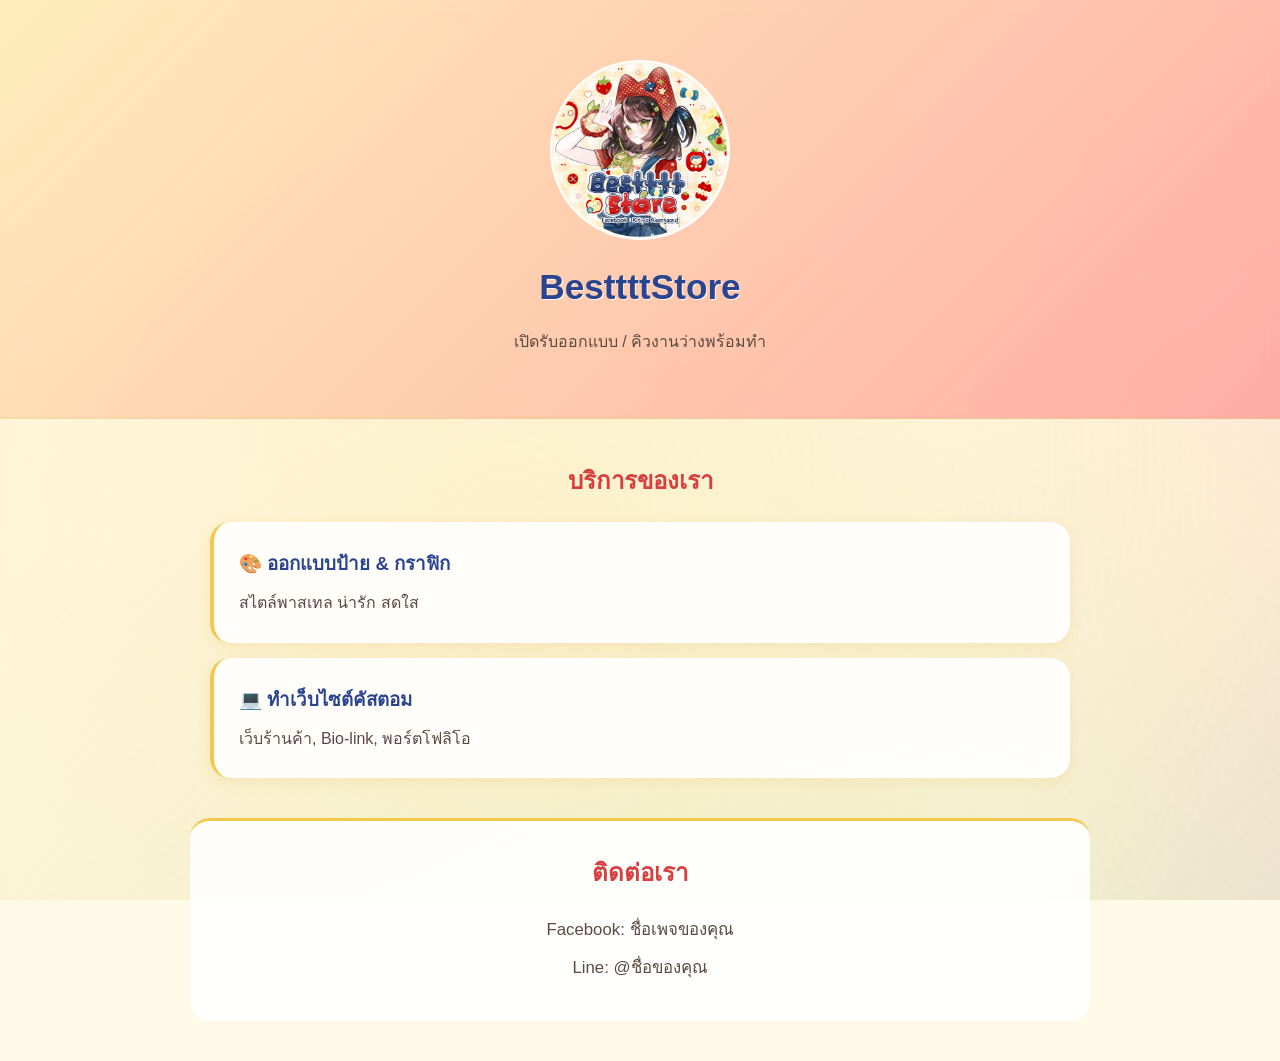
==== index.html @ a9ab9780 "Update index.html" ====
<!DOCTYPE html>
<html lang="th">
<head>
  <meta charset="UTF-8">
  <meta name="viewport" content="width=device-width, initial-scale=1.0">
  <title>BesttttStore</title>
  <link rel="stylesheet" href="style.css">
</head>
<body>

  <!-- พื้นหลังเคลื่อนไหว -->
  <div class="bg-animation"></div>

  <header>
    <img src="logo.png.jpg" alt="BesttttStore" class="logo">
    <h1>BesttttStore</h1>
    <p>เปิดรับออกแบบ / คิวงานว่างพร้อมทำ</p>
  </header>

  <section class="services">
    <h2>บริการของเรา</h2>
    <div class="card">
      <h3>🎨 ออกแบบป้าย & กราฟิก</h3>
      <p>สไตล์พาสเทล น่ารัก สดใส</p>
    </div>
    <div class="card">
      <h3>💻 ทำเว็บไซต์คัสตอม</h3>
      <p>เว็บร้านค้า, Bio-link, พอร์ตโฟลิโอ</p>
    </div>
  </section>

  <section class="contact">
    <h2>ติดต่อเรา</h2>
    <p>Facebook: ชื่อเพจของคุณ</p>
    <p>Line: @ชื่อของคุณ</p>
  </section>

</body>
</html>
---- style.css ----
* {
  margin: 0;
  padding: 0;
  box-sizing: border-box;
  font-family: 'Segoe UI', sans-serif;
}

body {
  /* พื้นหลังสีเหลืองครีมอ่อนเหมือนในรูป */
  background: #fff9e8;
  color: #5a4a42;
  line-height: 1.8;
  position: relative;
  overflow-x: hidden;
}

/* ===== พื้นหลังเคลื่อนไหว สีตรงจากรูป ===== */
.bg-animation {
  position: fixed;
  top: 0;
  left: 0;
  width: 100%;
  height: 100%;
  z-index: -1;
  background: 
    /* สีเหลืองครีมอ่อน */
    radial-gradient(circle at 20% 30%, rgba(255, 235, 180, 0.5) 0%, transparent 50%),
    /* สีแดงเชอร์รี่อ่อน */
    radial-gradient(circle at 80% 25%, rgba(255, 120, 120, 0.35) 0%, transparent 45%),
    /* สีน้ำเงินกรมท่าอ่อน */
    radial-gradient(circle at 75% 75%, rgba(80, 110, 180, 0.3) 0%, transparent 45%),
    /* สีเขียวอ่อน */
    radial-gradient(circle at 30% 80%, rgba(150, 200, 120, 0.3) 0%, transparent 50%);
  background-size: 200% 200%;
  animation: bgMove 18s ease infinite;
}

@keyframes bgMove {
  0%   { background-position: 0% 0%; }
  50%  { background-position: 100% 100%; }
  100% { background-position: 0% 0%; }
}

/* ===== โลโก้พร้อมเอฟเฟกต์ ===== */
.logo {
  width: 180px;
  height: auto;
  display: block;
  margin: 0 auto 15px;
  transition: transform 0.35s ease, filter 0.35s ease;
  cursor: pointer;
  border-radius: 50%;
}

.logo:hover {
  transform: scale(1.12);
  /* เงาสีเหลืองทองอ่อน เข้ากับรูป */
  filter: drop-shadow(0 6px 14px rgba(210, 160, 60, 0.35));
}

/* ===== ส่วนหัว ===== */
header {
  /* ไล่สีเหลืองครีม-แดงอ่อน */
  background: linear-gradient(135deg, rgba(255, 235, 180, 0.85), rgba(255, 150, 150, 0.75));
  padding: 60px 20px;
  text-align: center;
  backdrop-filter: blur(6px);
  border-bottom: 2px solid rgba(210, 120, 60, 0.15);
}

h1 { 
  font-size: 2.2rem; 
  margin-bottom: 10px;
  /* สีน้ำเงินกรมท่า เหมือนตัวอักษรในรูป */
  color: #2b4490;
  text-shadow: 1px 1px 0 rgba(255,255,255,0.8);
}

h2 {
  /* สีแดงเชอร์รี่ */
  color: #d64040;
  margin-bottom: 20px;
  text-align: center;
}

/* ===== ส่วนบริการ & ติดต่อ ===== */
.services, .contact {
  max-width: 900px;
  margin: 40px auto;
  padding: 0 20px;
}

.card {
  background: rgba(255, 255, 255, 0.9);
  border-radius: 20px;
  padding: 25px;
  margin: 15px 0;
  /* เงาสีเหลืองอ่อน */
  box-shadow: 0 4px 14px rgba(230, 180, 80, 0.18);
  transition: transform 0.3s ease;
  border-left: 4px solid #f2c94c;
}

.card:hover {
  transform: translateY(-5px);
  box-shadow: 0 6px 18px rgba(230, 180, 80, 0.25);
}

.card h3 {
  color: #2b4490;
  margin-bottom: 8px;
}

.contact {
  background: rgba(255, 255, 255, 0.9);
  border-radius: 20px;
  padding: 30px;
  text-align: center;
  border-top: 3px solid #f2c94c;
}

.contact p {
  margin: 8px 0;
  font-size: 1.05rem;
}
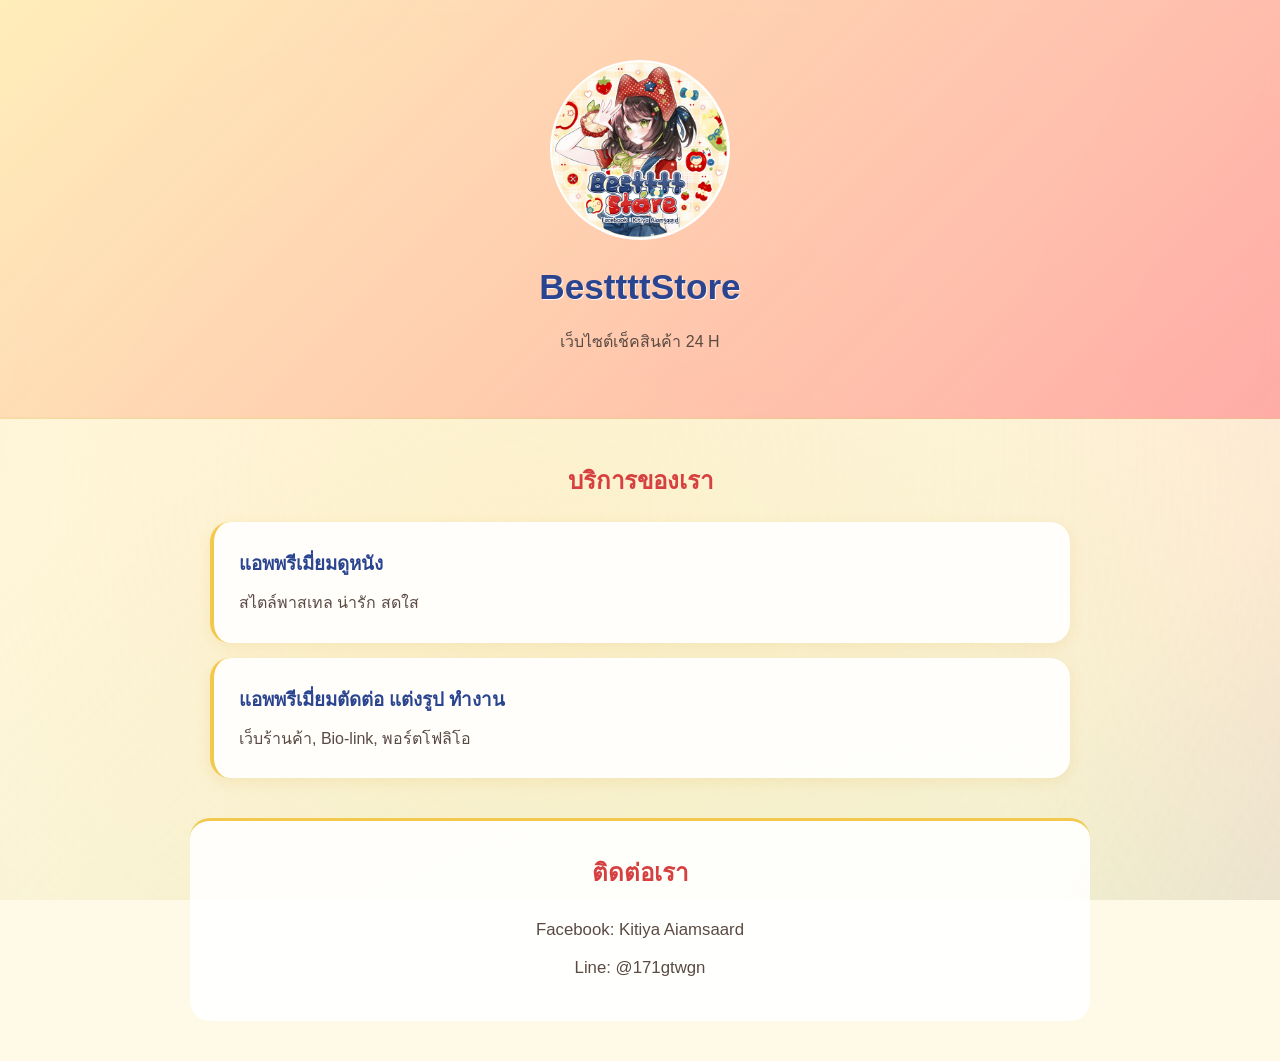
==== commit 75490f91: "Update index.html" ====
--- a/index.html
+++ b/index.html
@@ -14,25 +14,25 @@
   <header>
     <img src="logo.png.jpg" alt="BesttttStore" class="logo">
     <h1>BesttttStore</h1>
-    <p>เปิดรับออกแบบ / คิวงานว่างพร้อมทำ</p>
+    <p>เว็บไซต์เช็คสินค้า 24 H</p>
   </header>
 
   <section class="services">
     <h2>บริการของเรา</h2>
     <div class="card">
-      <h3>🎨 ออกแบบป้าย & กราฟิก</h3>
+      <h3>แอพพรีเมี่ยมดูหนัง</h3>
       <p>สไตล์พาสเทล น่ารัก สดใส</p>
     </div>
     <div class="card">
-      <h3>💻 ทำเว็บไซต์คัสตอม</h3>
+      <h3>แอพพรีเมี่ยมตัดต่อ แต่งรูป ทำงาน</h3>
       <p>เว็บร้านค้า, Bio-link, พอร์ตโฟลิโอ</p>
     </div>
   </section>
 
   <section class="contact">
     <h2>ติดต่อเรา</h2>
-    <p>Facebook: ชื่อเพจของคุณ</p>
-    <p>Line: @ชื่อของคุณ</p>
+    <p>Facebook: Kitiya Aiamsaard</p>
+    <p>Line: @171gtwgn</p>
   </section>
 
 </body>
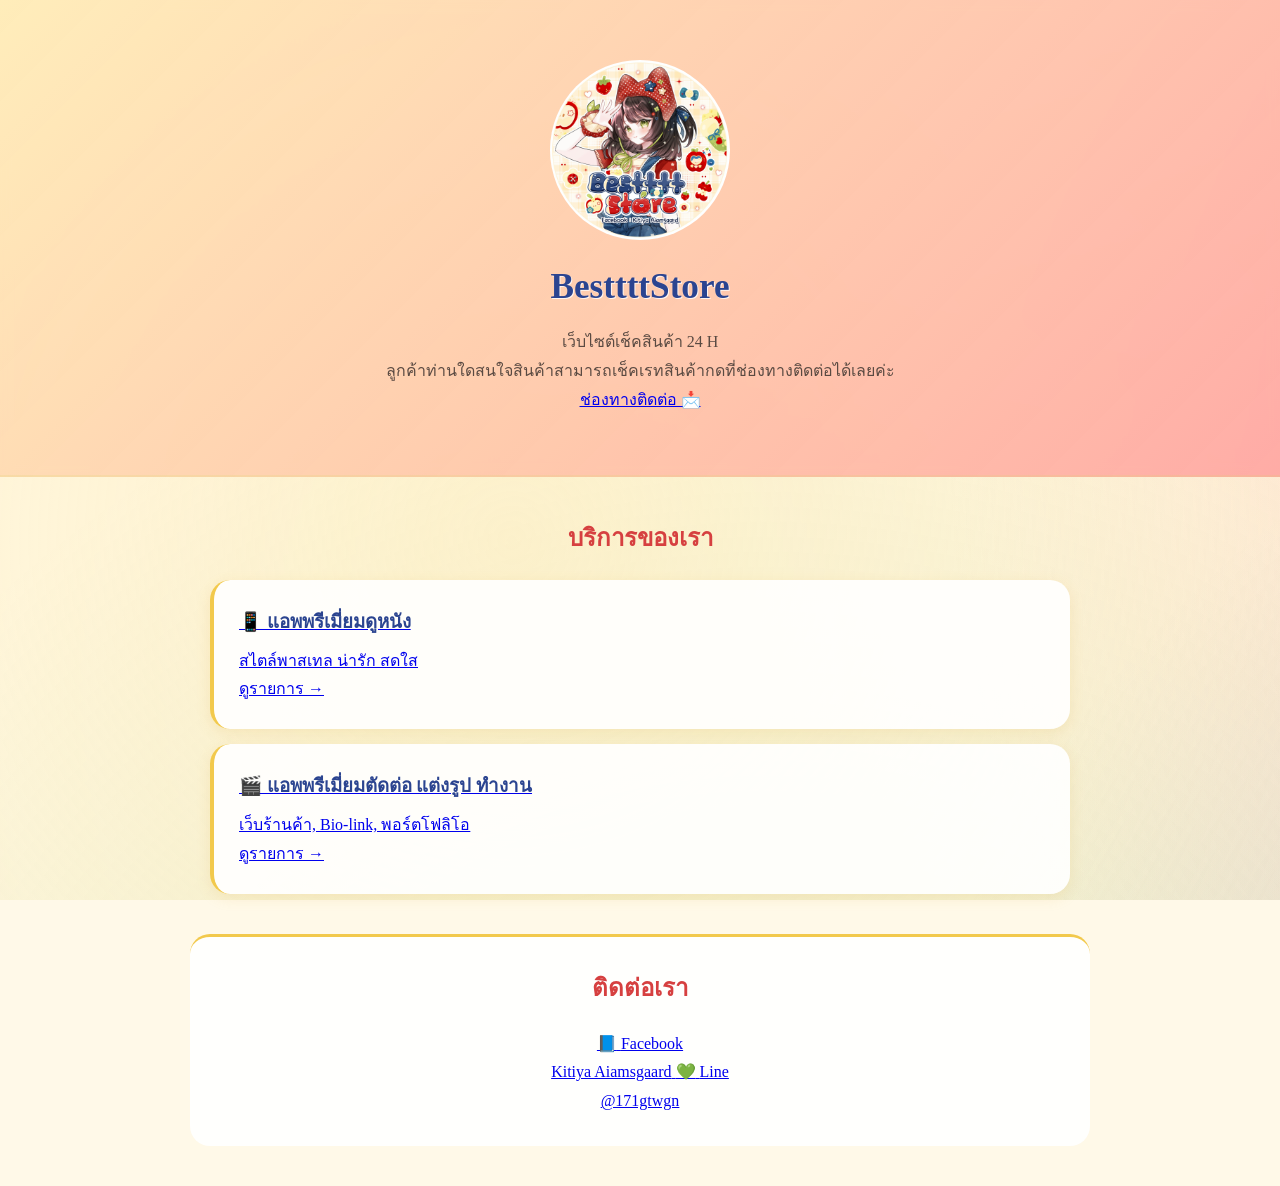
==== commit 7434a81b: "Update index.html" ====
--- a/index.html
+++ b/index.html
@@ -4,6 +4,12 @@
   <meta charset="UTF-8">
   <meta name="viewport" content="width=device-width, initial-scale=1.0">
   <title>BesttttStore</title>
+  
+  <!-- ฟอนต์ -->
+  <link rel="preconnect" href="https://fonts.googleapis.com">
+  <link rel="preconnect" href="https://fonts.gstatic.com" crossorigin>
+  <link href="https://fonts.googleapis.com/css2?family=Krub:wght@400;600;700&display=swap" rel="stylesheet">
+  
   <link rel="stylesheet" href="style.css">
 </head>
 <body>
@@ -14,25 +20,43 @@
   <header>
     <img src="logo.png.jpg" alt="BesttttStore" class="logo">
     <h1>BesttttStore</h1>
-    <p>เว็บไซต์เช็คสินค้า 24 H</p>
+    <p class="sub-heading">เว็บไซต์เช็คสินค้า 24 H</p>
+    <p class="note-text">ลูกค้าท่านใดสนใจสินค้าสามารถเช็คเรทสินค้ากดที่ช่องทางติดต่อได้เลยค่ะ</p>
+    <a href="#contact" class="btn primary-btn">ช่องทางติดต่อ 📩</a>
   </header>
 
   <section class="services">
     <h2>บริการของเรา</h2>
-    <div class="card">
-      <h3>แอพพรีเมี่ยมดูหนัง</h3>
-      <p>สไตล์พาสเทล น่ารัก สดใส</p>
-    </div>
-    <div class="card">
-      <h3>แอพพรีเมี่ยมตัดต่อ แต่งรูป ทำงาน</h3>
-      <p>เว็บร้านค้า, Bio-link, พอร์ตโฟลิโอ</p>
-    </div>
+    
+    <a href="premium-apps.html" class="card-link">
+      <div class="card clickable-card">
+        <h3>📱 แอพพรีเมี่ยมดูหนัง</h3>
+        <p>สไตล์พาสเทล น่ารัก สดใส</p>
+        <span class="go-btn">ดูรายการ →</span>
+      </div>
+    </a>
+
+    <a href="edit-design.html" class="card-link">
+      <div class="card clickable-card">
+        <h3>🎬 แอพพรีเมี่ยมตัดต่อ แต่งรูป ทำงาน</h3>
+        <p>เว็บร้านค้า, Bio-link, พอร์ตโฟลิโอ</p>
+        <span class="go-btn">ดูรายการ →</span>
+      </div>
+    </a>
   </section>
 
-  <section class="contact">
+  <section class="contact" id="contact">
     <h2>ติดต่อเรา</h2>
-    <p>Facebook: Kitiya Aiamsaard</p>
-    <p>Line: @171gtwgn</p>
+    <div class="contact-buttons">
+      <a href="https://facebook.com/KitiyaAiamsgaard" target="_blank" class="contact-btn fb-btn">
+        <span class="icon">📘</span>
+        <span>Facebook<br>Kitiya Aiamsgaard</span>
+      </a>
+      <a href="https://line.me/ti/p/@171gtwgn" target="_blank" class="contact-btn line-btn">
+        <span class="icon">💚</span>
+        <span>Line<br>@171gtwgn</span>
+      </a>
+    </div>
   </section>
 
 </body>
--- a/style.css
+++ b/style.css
@@ -2,7 +2,7 @@
   margin: 0;
   padding: 0;
   box-sizing: border-box;
-  font-family: 'Segoe UI', sans-serif;
+  font-family: 'Caveat', cursive;
 }
 
 body {
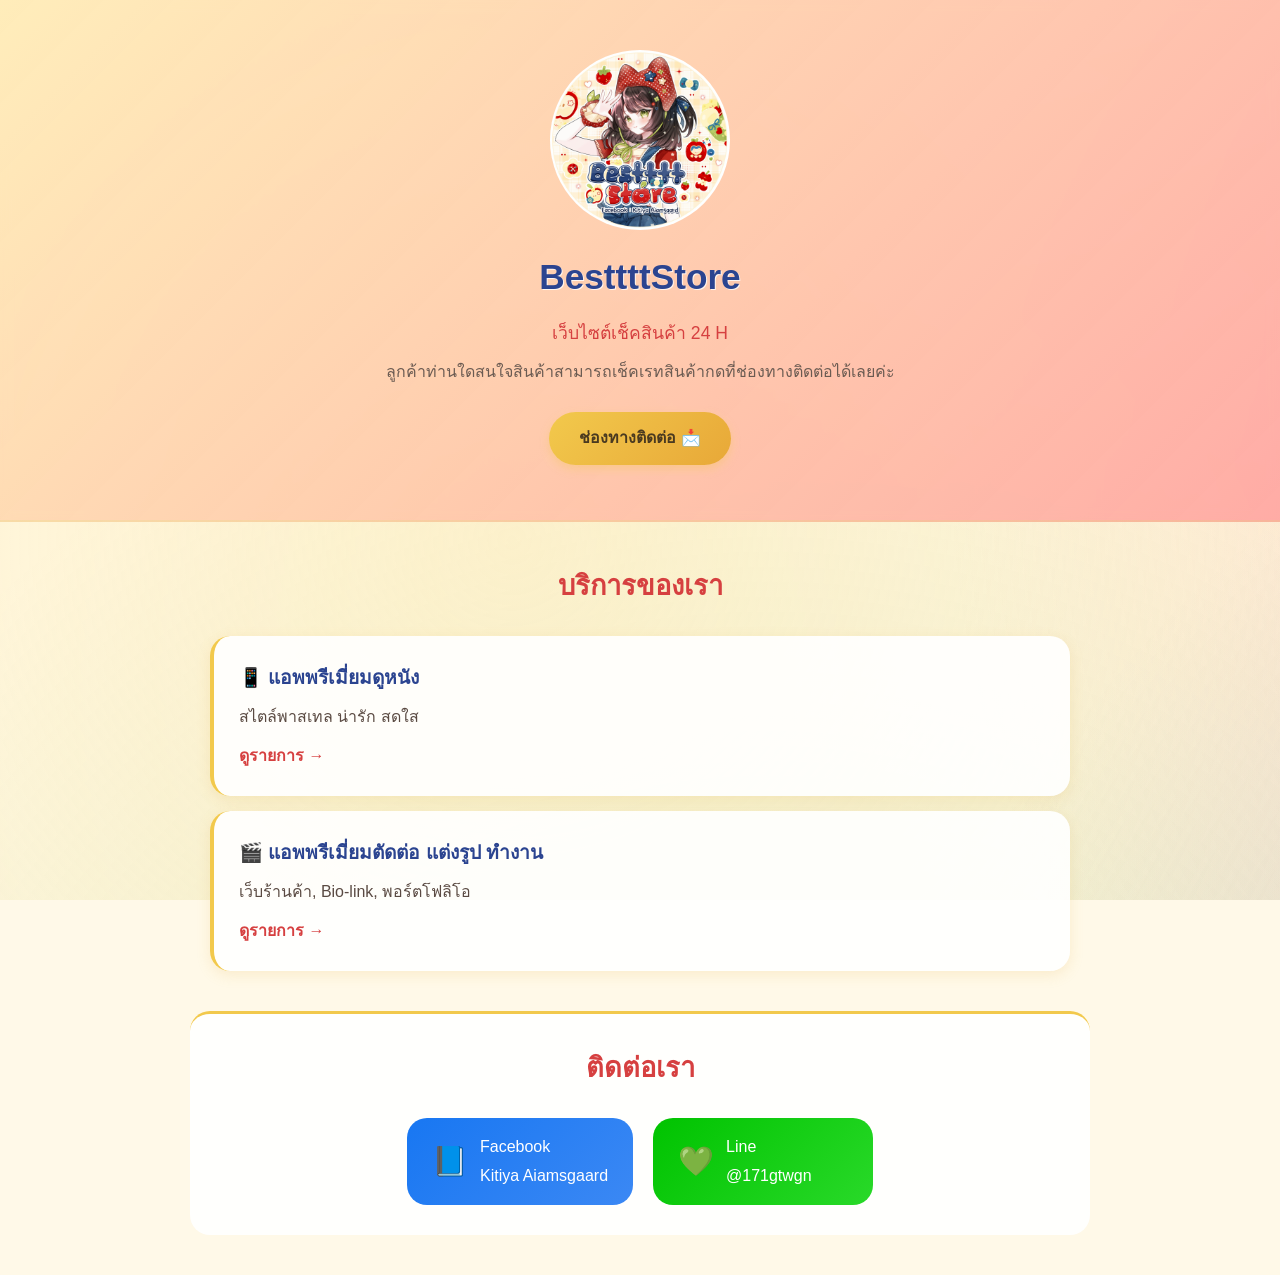
==== commit 8a3486cb: "Update index.html" ====
--- a/index.html
+++ b/index.html
@@ -7,8 +7,8 @@
   
   <!-- ฟอนต์ -->
   <link rel="preconnect" href="https://fonts.googleapis.com">
-  <link rel="preconnect" href="https://fonts.gstatic.com" crossorigin>
-  <link href="https://fonts.googleapis.com/css2?family=Krub:wght@400;600;700&display=swap" rel="stylesheet">
+<link rel="preconnect" href="https://fonts.gstatic.com" crossorigin>
+<link href="https://fonts.googleapis.com/css2?family=Noto+Sans+Thai:wght@400;500;600;700;800&display=swap" rel="stylesheet">
   
   <link rel="stylesheet" href="style.css">
 </head>
--- a/style.css
+++ b/style.css
@@ -2,11 +2,10 @@
   margin: 0;
   padding: 0;
   box-sizing: border-box;
-  font-family: 'Caveat', cursive;
+  font-family: 'Krub', 'Segoe UI', sans-serif;
 }
 
 body {
-  /* พื้นหลังสีเหลืองครีมอ่อนเหมือนในรูป */
   background: #fff9e8;
   color: #5a4a42;
   line-height: 1.8;
@@ -14,7 +13,7 @@
   overflow-x: hidden;
 }
 
-/* ===== พื้นหลังเคลื่อนไหว สีตรงจากรูป ===== */
+/* ===== พื้นหลังเคลื่อนไหว ===== */
 .bg-animation {
   position: fixed;
   top: 0;
@@ -23,13 +22,9 @@
   height: 100%;
   z-index: -1;
   background: 
-    /* สีเหลืองครีมอ่อน */
     radial-gradient(circle at 20% 30%, rgba(255, 235, 180, 0.5) 0%, transparent 50%),
-    /* สีแดงเชอร์รี่อ่อน */
     radial-gradient(circle at 80% 25%, rgba(255, 120, 120, 0.35) 0%, transparent 45%),
-    /* สีน้ำเงินกรมท่าอ่อน */
     radial-gradient(circle at 75% 75%, rgba(80, 110, 180, 0.3) 0%, transparent 45%),
-    /* สีเขียวอ่อน */
     radial-gradient(circle at 30% 80%, rgba(150, 200, 120, 0.3) 0%, transparent 50%);
   background-size: 200% 200%;
   animation: bgMove 18s ease infinite;
@@ -41,7 +36,13 @@
   100% { background-position: 0% 0%; }
 }
 
-/* ===== โลโก้พร้อมเอฟเฟกต์ ===== */
+/* ===== ลิงก์กันขีดเส้นใต้ ===== */
+a {
+  text-decoration: none;
+  color: inherit;
+}
+
+/* ===== โลโก้ ===== */
 .logo {
   width: 180px;
   height: auto;
@@ -54,54 +55,109 @@
 
 .logo:hover {
   transform: scale(1.12);
-  /* เงาสีเหลืองทองอ่อน เข้ากับรูป */
   filter: drop-shadow(0 6px 14px rgba(210, 160, 60, 0.35));
 }
 
 /* ===== ส่วนหัว ===== */
 header {
-  /* ไล่สีเหลืองครีม-แดงอ่อน */
   background: linear-gradient(135deg, rgba(255, 235, 180, 0.85), rgba(255, 150, 150, 0.75));
-  padding: 60px 20px;
+  padding: 50px 20px;
   text-align: center;
   backdrop-filter: blur(6px);
   border-bottom: 2px solid rgba(210, 120, 60, 0.15);
 }
 
+.page-header {
+  padding: 30px 20px 50px;
+}
+
+.back-btn {
+  display: inline-block;
+  background: rgba(255,255,255,0.6);
+  padding: 8px 16px;
+  border-radius: 20px;
+  margin-bottom: 20px;
+  transition: all 0.3s ease;
+}
+
+.back-btn:hover {
+  background: white;
+  transform: translateX(-3px);
+}
+
 h1 { 
   font-size: 2.2rem; 
   margin-bottom: 10px;
-  /* สีน้ำเงินกรมท่า เหมือนตัวอักษรในรูป */
   color: #2b4490;
   text-shadow: 1px 1px 0 rgba(255,255,255,0.8);
 }
 
-h2 {
-  /* สีแดงเชอร์รี่ */
-  color: #d64040;
-  margin-bottom: 20px;
-  text-align: center;
-}
-
-/* ===== ส่วนบริการ & ติดต่อ ===== */
-.services, .contact {
+.sub-heading {
+  font-size: 1.1rem;
+  color: #d64040;
+  margin-bottom: 8px;
+}
+
+.note-text {
+  max-width: 600px;
+  margin: 0 auto 20px;
+  color: #6b5b52;
+}
+
+/* ===== ปุ่มทั่วไป ===== */
+.btn {
+  display: inline-block;
+  padding: 12px 30px;
+  border-radius: 30px;
+  font-weight: 600;
+  transition: all 0.3s ease;
+  margin: 5px;
+}
+
+.primary-btn {
+  background: linear-gradient(135deg, #f2c94c, #e8a838);
+  color: #4a3a20;
+  box-shadow: 0 4px 10px rgba(242, 201, 76, 0.35);
+}
+
+.primary-btn:hover {
+  transform: translateY(-3px);
+  box-shadow: 0 6px 15px rgba(242, 201, 76, 0.45);
+}
+
+/* ===== ส่วนบริการ ===== */
+.services, .contact, .products {
   max-width: 900px;
   margin: 40px auto;
   padding: 0 20px;
 }
 
+h2 {
+  color: #d64040;
+  margin-bottom: 25px;
+  text-align: center;
+  font-size: 1.7rem;
+}
+
+.card-link {
+  display: block;
+  margin: 15px 0;
+}
+
 .card {
   background: rgba(255, 255, 255, 0.9);
   border-radius: 20px;
   padding: 25px;
-  margin: 15px 0;
-  /* เงาสีเหลืองอ่อน */
   box-shadow: 0 4px 14px rgba(230, 180, 80, 0.18);
-  transition: transform 0.3s ease;
+  transition: all 0.3s ease;
   border-left: 4px solid #f2c94c;
 }
 
-.card:hover {
+.clickable-card {
+  cursor: pointer;
+}
+
+.clickable-card:hover {
   transform: translateY(-5px);
   box-shadow: 0 6px 18px rgba(230, 180, 80, 0.25);
 }
@@ -109,8 +165,90 @@
 .card h3 {
   color: #2b4490;
   margin-bottom: 8px;
-}
-
+  font-size: 1.2rem;
+}
+
+.go-btn {
+  display: inline-block;
+  margin-top: 10px;
+  color: #d64040;
+  font-weight: 600;
+}
+
+/* ===== การ์ดสินค้า ===== */
+.product-card {
+  background: rgba(255, 255, 255, 0.95);
+  border-radius: 20px;
+  overflow: hidden;
+  margin: 20px 0;
+  box-shadow: 0 4px 14px rgba(230, 180, 80, 0.18);
+  display: flex;
+  flex-wrap: wrap;
+  transition: transform 0.3s ease;
+}
+
+.product-card:hover {
+  transform: translateY(-4px);
+}
+
+.product-img {
+  width: 180px;
+  height: 180px;
+  object-fit: cover;
+  background: #fff3cd;
+}
+
+.product-info {
+  flex: 1;
+  min-width: 280px;
+  padding: 20px;
+}
+
+.product-info h3 {
+  color: #2b4490;
+  margin-bottom: 8px;
+  font-size: 1.2rem;
+}
+
+.desc {
+  color: #7a6a60;
+  margin-bottom: 12px;
+}
+
+.price-stock {
+  display: flex;
+  gap: 15px;
+  margin-bottom: 15px;
+  flex-wrap: wrap;
+}
+
+.price {
+  font-weight: 700;
+  color: #d64040;
+  font-size: 1.1rem;
+}
+
+.stock {
+  color: #2b9040;
+  font-weight: 600;
+}
+
+.buy-btn {
+  display: inline-block;
+  background: linear-gradient(135deg, #f2c94c, #e8a838);
+  color: #4a3a20;
+  padding: 10px 25px;
+  border-radius: 25px;
+  font-weight: 600;
+  transition: all 0.3s ease;
+}
+
+.buy-btn:hover {
+  transform: scale(1.05);
+  box-shadow: 0 4px 12px rgba(242, 201, 76, 0.35);
+}
+
+/* ===== ติดต่อเรา ===== */
 .contact {
   background: rgba(255, 255, 255, 0.9);
   border-radius: 20px;
@@ -119,7 +257,40 @@
   border-top: 3px solid #f2c94c;
 }
 
-.contact p {
-  margin: 8px 0;
-  font-size: 1.05rem;
-}
+.contact-buttons {
+  display: flex;
+  justify-content: center;
+  gap: 20px;
+  flex-wrap: wrap;
+  margin-top: 20px;
+}
+
+.contact-btn {
+  display: flex;
+  align-items: center;
+  gap: 12px;
+  padding: 15px 25px;
+  border-radius: 20px;
+  transition: all 0.3s ease;
+  min-width: 220px;
+  text-align: left;
+}
+
+.fb-btn {
+  background: linear-gradient(135deg, #1877f2, #3b88f4);
+  color: white;
+}
+
+.line-btn {
+  background: linear-gradient(135deg, #00c300, #29d929);
+  color: white;
+}
+
+.contact-btn:hover {
+  transform: translateY(-4px);
+  box-shadow: 0 6px 16px rgba(0,0,0,0.15);
+}
+
+.contact-btn .icon {
+  font-size: 1.8rem;
+}
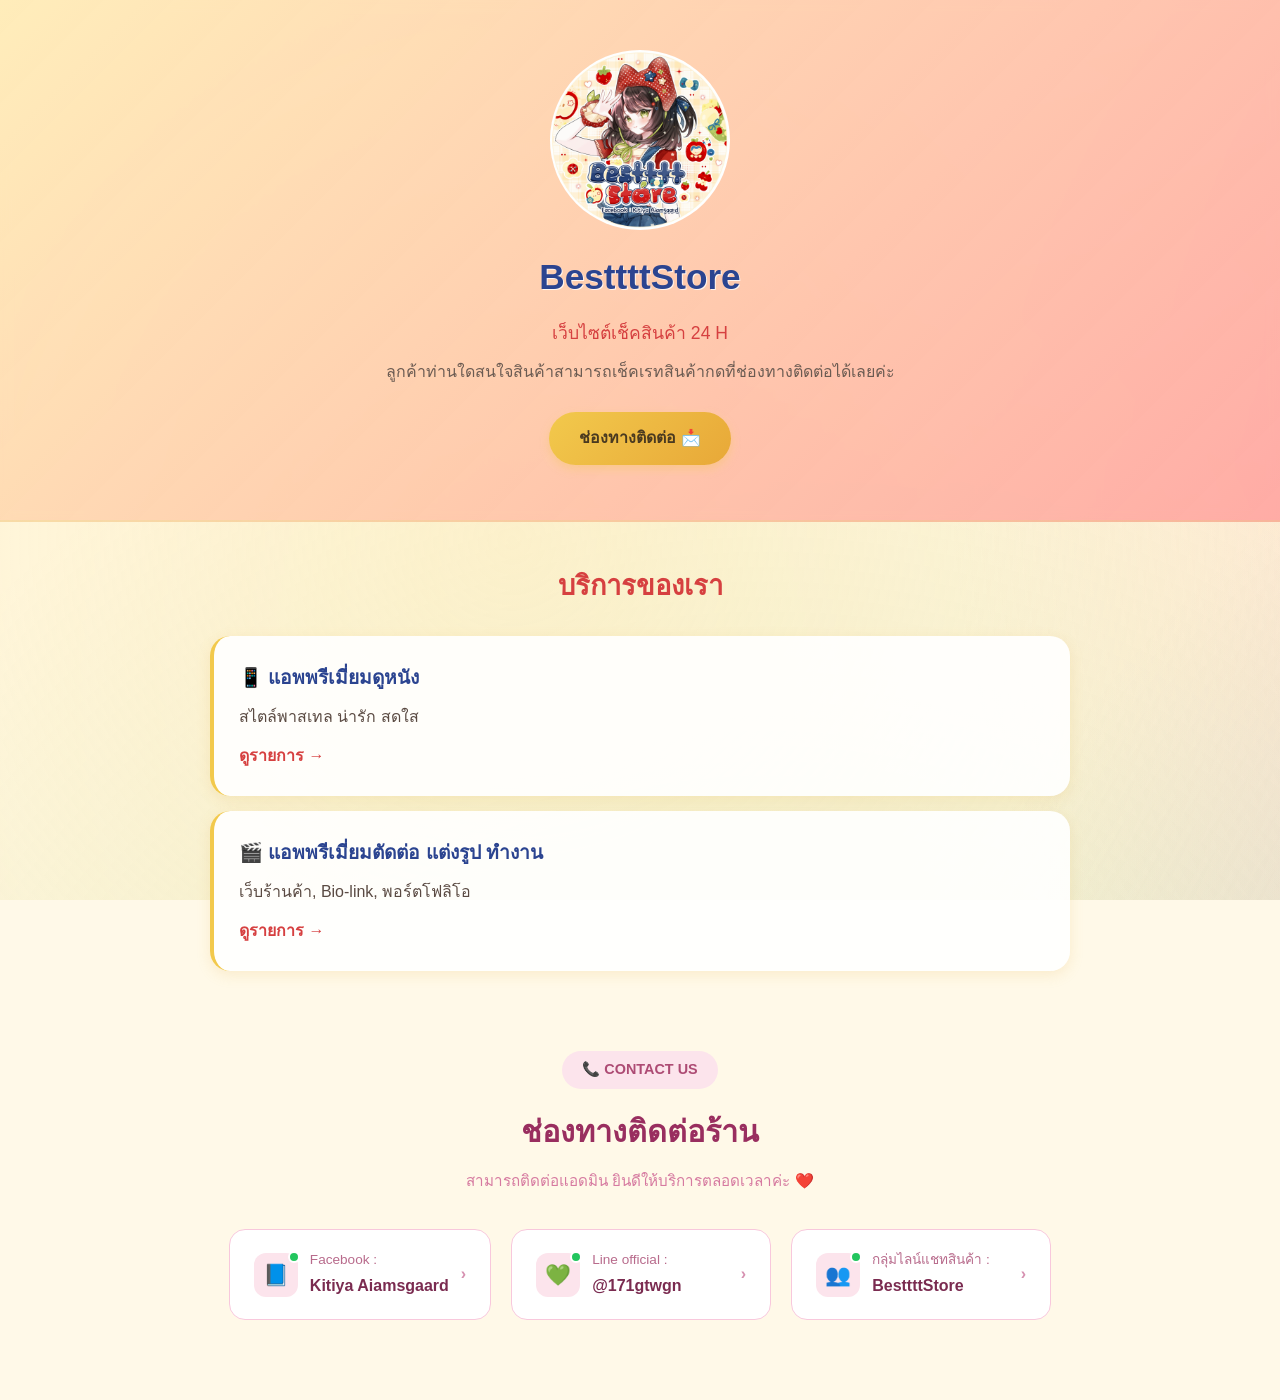
==== commit 86951287: "Update index.html" ====
--- a/index.html
+++ b/index.html
@@ -46,18 +46,50 @@
   </section>
 
   <section class="contact" id="contact">
-    <h2>ติดต่อเรา</h2>
-    <div class="contact-buttons">
-      <a href="https://facebook.com/KitiyaAiamsgaard" target="_blank" class="contact-btn fb-btn">
-        <span class="icon">📘</span>
-        <span>Facebook<br>Kitiya Aiamsgaard</span>
-      </a>
-      <a href="https://line.me/ti/p/@171gtwgn" target="_blank" class="contact-btn line-btn">
-        <span class="icon">💚</span>
-        <span>Line<br>@171gtwgn</span>
-      </a>
-    </div>
-  </section>
+  <div class="contact-top-tag">
+    <span>📞 CONTACT US</span>
+  </div>
+  <h2>ช่องทางติดต่อร้าน</h2>
+  <p class="contact-subtext">สามารถติดต่อแอดมิน ยินดีให้บริการตลอดเวลาค่ะ ❤️</p>
 
-</body>
-</html>
+  <div class="contact-buttons">
+    <!-- Facebook -->
+    <a href="https://facebook.com/KitiyaAiamsgaard" target="_blank" class="contact-channel-card">
+      <div class="channel-icon-wrap">
+        <div class="channel-icon">📘</div>
+        <span class="status-dot"></span>
+      </div>
+      <div class="channel-info">
+        <div class="channel-label">Facebook :</div>
+        <div class="channel-value">Kitiya Aiamsgaard</div>
+      </div>
+      <div class="channel-arrow">›</div>
+    </a>
+
+    <!-- Line -->
+    <a href="https://line.me/ti/p/@171gtwgn" target="_blank" class="contact-channel-card">
+      <div class="channel-icon-wrap">
+        <div class="channel-icon">💚</div>
+        <span class="status-dot"></span>
+      </div>
+      <div class="channel-info">
+        <div class="channel-label">Line official :</div>
+        <div class="channel-value">@171gtwgn</div>
+      </div>
+      <div class="channel-arrow">›</div>
+    </a>
+
+    <!-- กลุ่มไลน์ -->
+    <a href="#" target="_blank" class="contact-channel-card">
+      <div class="channel-icon-wrap">
+        <div class="channel-icon">👥</div>
+        <span class="status-dot"></span>
+      </div>
+      <div class="channel-info">
+        <div class="channel-label">กลุ่มไลน์แชทสินค้า :</div>
+        <div class="channel-value">BesttttStore</div>
+      </div>
+      <div class="channel-arrow">›</div>
+    </a>
+  </div>
+</section>
--- a/style.css
+++ b/style.css
@@ -2,7 +2,8 @@
   margin: 0;
   padding: 0;
   box-sizing: border-box;
-  font-family: 'Krub', 'Segoe UI', sans-serif;
+  /* ฟอนต์ไทยตรงแบบในรูป */
+  font-family: 'Noto Sans Thai', sans-serif;
 }
 
 body {
@@ -36,7 +37,6 @@
   100% { background-position: 0% 0%; }
 }
 
-/* ===== ลิงก์กันขีดเส้นใต้ ===== */
 a {
   text-decoration: none;
   color: inherit;
@@ -90,6 +90,7 @@
   margin-bottom: 10px;
   color: #2b4490;
   text-shadow: 1px 1px 0 rgba(255,255,255,0.8);
+  font-weight: 800;
 }
 
 .sub-heading {
@@ -104,7 +105,6 @@
   color: #6b5b52;
 }
 
-/* ===== ปุ่มทั่วไป ===== */
 .btn {
   display: inline-block;
   padding: 12px 30px;
@@ -125,7 +125,6 @@
   box-shadow: 0 6px 15px rgba(242, 201, 76, 0.45);
 }
 
-/* ===== ส่วนบริการ ===== */
 .services, .contact, .products {
   max-width: 900px;
   margin: 40px auto;
@@ -137,6 +136,7 @@
   margin-bottom: 25px;
   text-align: center;
   font-size: 1.7rem;
+  font-weight: 700;
 }
 
 .card-link {
@@ -166,6 +166,7 @@
   color: #2b4490;
   margin-bottom: 8px;
   font-size: 1.2rem;
+  font-weight: 700;
 }
 
 .go-btn {
@@ -208,6 +209,7 @@
   color: #2b4490;
   margin-bottom: 8px;
   font-size: 1.2rem;
+  font-weight: 700;
 }
 
 .desc {
@@ -248,13 +250,42 @@
   box-shadow: 0 4px 12px rgba(242, 201, 76, 0.35);
 }
 
-/* ===== ติดต่อเรา ===== */
+/* ===== ช่องทางติดต่อ แบบในรูป ===== */
 .contact {
-  background: rgba(255, 255, 255, 0.9);
-  border-radius: 20px;
-  padding: 30px;
+  background: transparent;
+  padding: 40px 20px;
+  border: none;
+}
+
+.contact-top-tag {
   text-align: center;
-  border-top: 3px solid #f2c94c;
+  margin-bottom: 15px;
+}
+
+.contact-top-tag span {
+  display: inline-flex;
+  align-items: center;
+  gap: 6px;
+  background: #fce4ec;
+  color: #ad4b74;
+  padding: 6px 20px;
+  border-radius: 30px;
+  font-size: 0.9rem;
+  font-weight: 600;
+}
+
+.contact h2 {
+  color: #992e5f;
+  font-size: 1.9rem;
+  font-weight: 800;
+  margin-bottom: 8px;
+}
+
+.contact-subtext {
+  text-align: center;
+  color: #d67aa0;
+  margin-bottom: 35px;
+  font-size: 0.95rem;
 }
 
 .contact-buttons {
@@ -262,35 +293,69 @@
   justify-content: center;
   gap: 20px;
   flex-wrap: wrap;
-  margin-top: 20px;
-}
-
-.contact-btn {
+}
+
+.contact-channel-card {
   display: flex;
   align-items: center;
   gap: 12px;
-  padding: 15px 25px;
-  border-radius: 20px;
-  transition: all 0.3s ease;
-  min-width: 220px;
+  background: #fff;
+  border: 1.5px solid #f8c8dc;
+  border-radius: 16px;
+  padding: 18px 24px;
+  min-width: 260px;
+  transition: all 0.3s ease;
+}
+
+.contact-channel-card:hover {
+  border-color: #f09cc0;
+  transform: translateY(-3px);
+  box-shadow: 0 8px 20px rgba(232, 130, 174, 0.15);
+}
+
+.channel-icon-wrap {
+  position: relative;
+}
+
+.channel-icon {
+  width: 44px;
+  height: 44px;
+  border-radius: 12px;
+  background: #fce4ec;
+  display: flex;
+  align-items: center;
+  justify-content: center;
+  font-size: 1.3rem;
+}
+
+.status-dot {
+  position: absolute;
+  top: -2px;
+  right: -2px;
+  width: 12px;
+  height: 12px;
+  background: #22c55e;
+  border-radius: 50%;
+  border: 2px solid white;
+}
+
+.channel-info {
+  flex: 1;
   text-align: left;
 }
 
-.fb-btn {
-  background: linear-gradient(135deg, #1877f2, #3b88f4);
-  color: white;
-}
-
-.line-btn {
-  background: linear-gradient(135deg, #00c300, #29d929);
-  color: white;
-}
-
-.contact-btn:hover {
-  transform: translateY(-4px);
-  box-shadow: 0 6px 16px rgba(0,0,0,0.15);
-}
-
-.contact-btn .icon {
-  font-size: 1.8rem;
-}
+.channel-label {
+  font-size: 0.85rem;
+  color: #b86b8c;
+}
+
+.channel-value {
+  font-weight: 700;
+  color: #7a2b50;
+  font-size: 1rem;
+}
+
+.channel-arrow {
+  color: #d690b0;
+  font-weight: bold;
+}
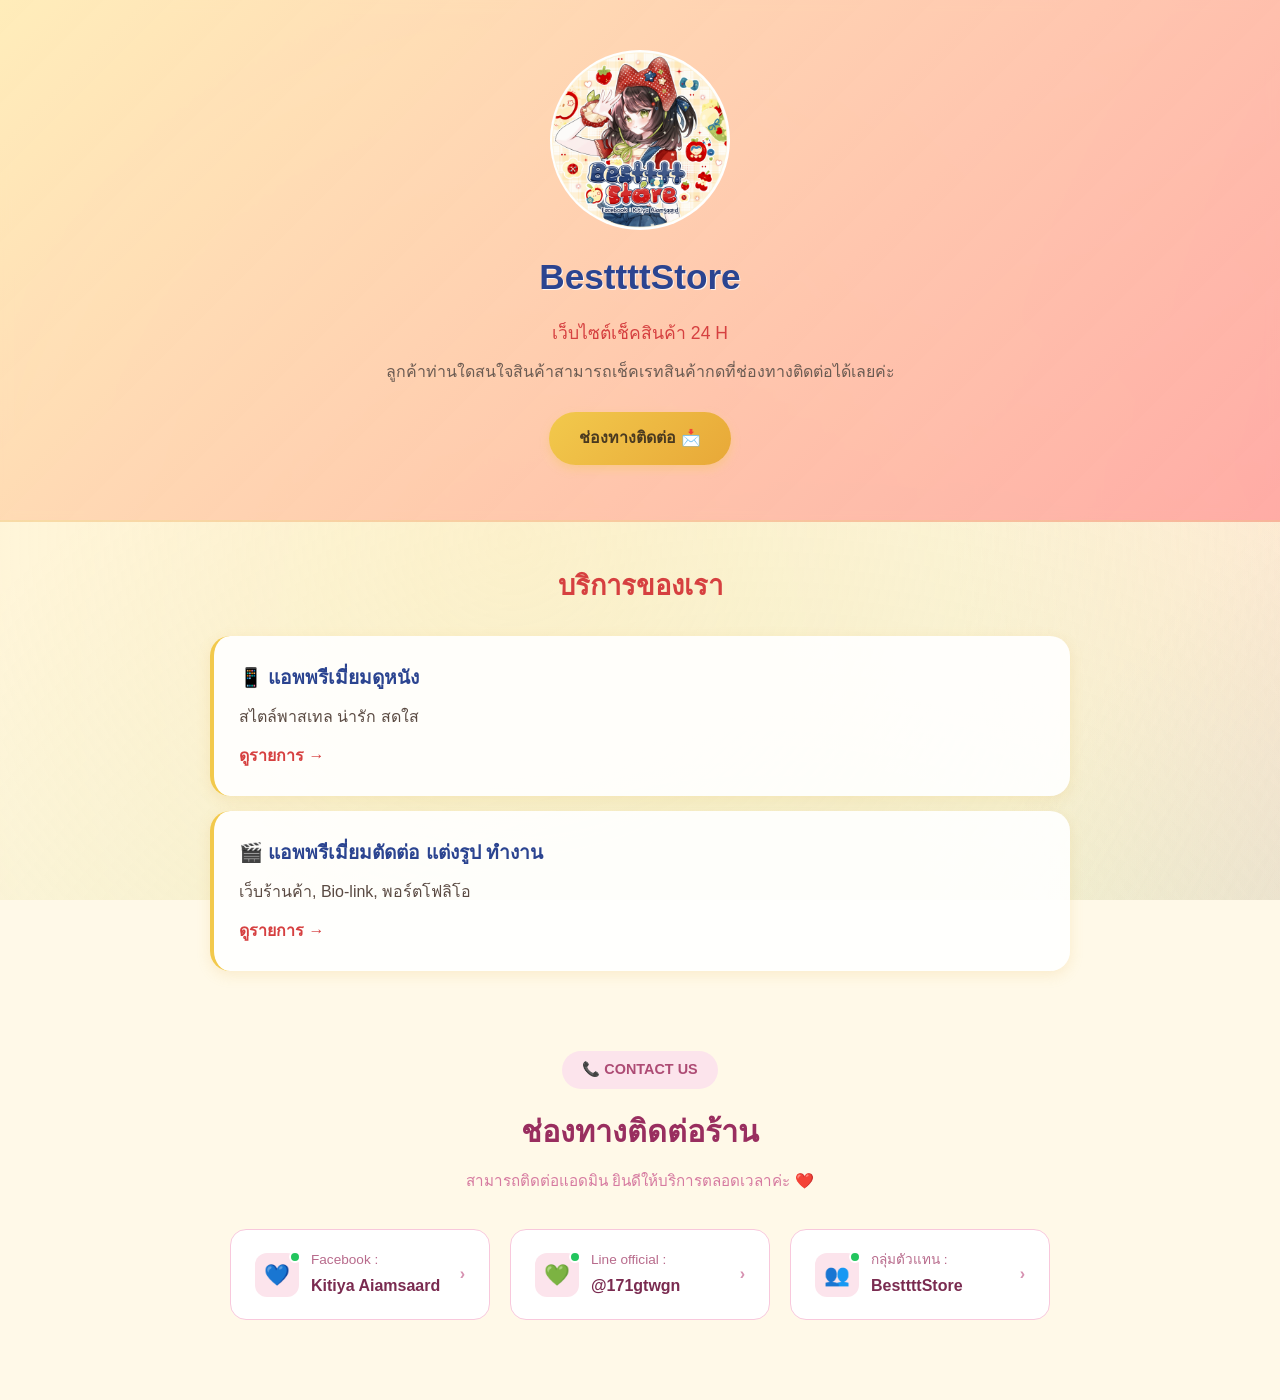
==== commit 64d05743: "Update index.html" ====
--- a/index.html
+++ b/index.html
@@ -54,14 +54,14 @@
 
   <div class="contact-buttons">
     <!-- Facebook -->
-    <a href="https://facebook.com/KitiyaAiamsgaard" target="_blank" class="contact-channel-card">
+    <a href="https://www.facebook.com/kitiyaaaaaaaaaa/" target="_blank" class="contact-channel-card">
       <div class="channel-icon-wrap">
-        <div class="channel-icon">📘</div>
+        <div class="channel-icon">💙</div>
         <span class="status-dot"></span>
       </div>
       <div class="channel-info">
         <div class="channel-label">Facebook :</div>
-        <div class="channel-value">Kitiya Aiamsgaard</div>
+        <div class="channel-value">Kitiya Aiamsaard</div>
       </div>
       <div class="channel-arrow">›</div>
     </a>
@@ -86,7 +86,7 @@
         <span class="status-dot"></span>
       </div>
       <div class="channel-info">
-        <div class="channel-label">กลุ่มไลน์แชทสินค้า :</div>
+        <div class="channel-label">กลุ่มตัวแทน :</div>
         <div class="channel-value">BesttttStore</div>
       </div>
       <div class="channel-arrow">›</div>
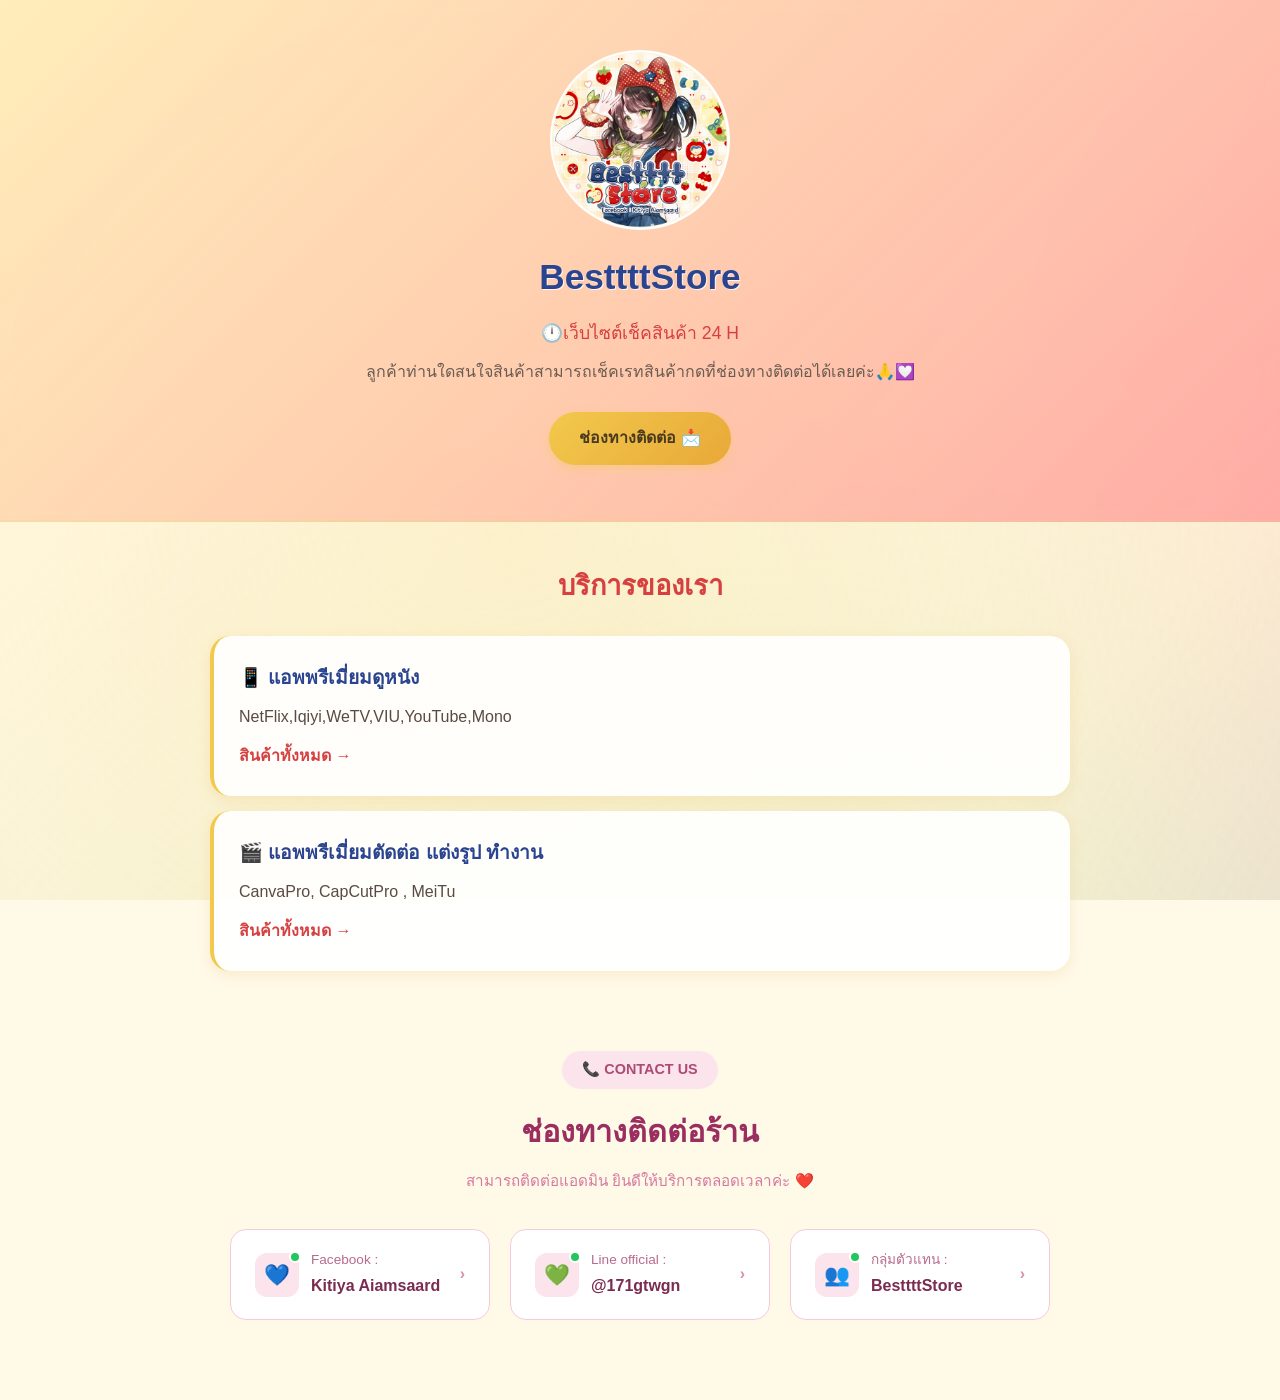
==== commit 22d5f2e7: "Update index.html" ====
--- a/index.html
+++ b/index.html
@@ -20,8 +20,8 @@
   <header>
     <img src="logo.png.jpg" alt="BesttttStore" class="logo">
     <h1>BesttttStore</h1>
-    <p class="sub-heading">เว็บไซต์เช็คสินค้า 24 H</p>
-    <p class="note-text">ลูกค้าท่านใดสนใจสินค้าสามารถเช็คเรทสินค้ากดที่ช่องทางติดต่อได้เลยค่ะ</p>
+    <p class="sub-heading">🕛เว็บไซต์เช็คสินค้า 24 H</p>
+    <p class="note-text">ลูกค้าท่านใดสนใจสินค้าสามารถเช็คเรทสินค้ากดที่ช่องทางติดต่อได้เลยค่ะ🙏💟</p>
     <a href="#contact" class="btn primary-btn">ช่องทางติดต่อ 📩</a>
   </header>
 
@@ -31,16 +31,16 @@
     <a href="premium-apps.html" class="card-link">
       <div class="card clickable-card">
         <h3>📱 แอพพรีเมี่ยมดูหนัง</h3>
-        <p>สไตล์พาสเทล น่ารัก สดใส</p>
-        <span class="go-btn">ดูรายการ →</span>
+        <p>NetFlix,Iqiyi,WeTV,VIU,YouTube,Mono</p>
+        <span class="go-btn">สินค้าทั้งหมด →</span>
       </div>
     </a>
 
     <a href="edit-design.html" class="card-link">
       <div class="card clickable-card">
         <h3>🎬 แอพพรีเมี่ยมตัดต่อ แต่งรูป ทำงาน</h3>
-        <p>เว็บร้านค้า, Bio-link, พอร์ตโฟลิโอ</p>
-        <span class="go-btn">ดูรายการ →</span>
+        <p> CanvaPro, CapCutPro , MeiTu</p>
+        <span class="go-btn">สินค้าทั้งหมด →</span>
       </div>
     </a>
   </section>
